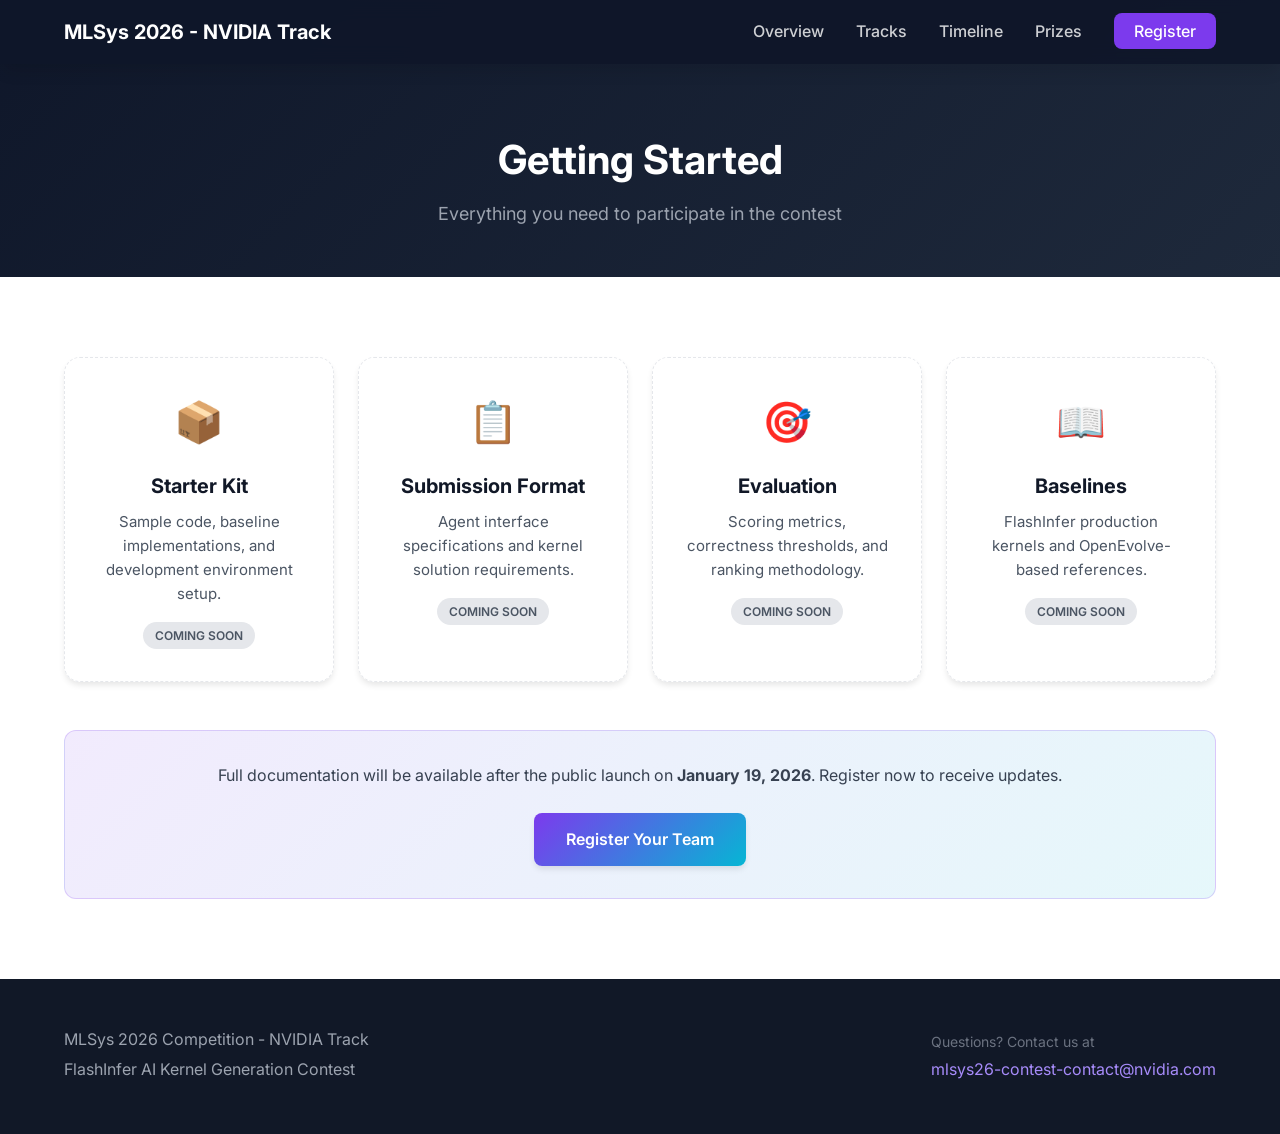
==== getting-started.html @ 1cc03745 "init upd" ====
<!DOCTYPE html>
<html lang="en">
<head>
    <meta charset="UTF-8">
    <meta name="viewport" content="width=device-width, initial-scale=1.0">
    <title>Getting Started | MLSys 2026 FlashInfer Contest</title>
    <link rel="stylesheet" href="styles.css">
    <link rel="preconnect" href="https://fonts.googleapis.com">
    <link rel="preconnect" href="https://fonts.gstatic.com" crossorigin>
    <link href="https://fonts.googleapis.com/css2?family=Inter:wght@400;500;600;700&family=JetBrains+Mono:wght@400;500&display=swap" rel="stylesheet">
</head>
<body>
    <nav class="navbar scrolled">
        <div class="nav-container">
            <a href="index.html" class="nav-logo">MLSys 2026 - NVIDIA Track</a>
            <ul class="nav-menu">
                <li><a href="index.html#overview">Overview</a></li>
                <li><a href="index.html#tracks">Tracks</a></li>
                <li><a href="index.html#timeline">Timeline</a></li>
                <li><a href="index.html#prizes">Prizes</a></li>
                <li><a href="https://docs.google.com/forms/d/e/1FAIpQLSc68pDEivL02zfquXBBNzZDrTqu38zTOIt8EEorZCu1cBKJQg/viewform?usp=dialog" class="nav-cta" target="_blank">Register</a></li>
            </ul>
        </div>
    </nav>

    <header class="page-header">
        <div class="container">
            <h1>Getting Started</h1>
            <p>Everything you need to participate in the contest</p>
        </div>
    </header>

    <section class="section">
        <div class="container">
            <div class="content-grid">
                <div class="content-card coming-soon-card">
                    <div class="card-icon">&#x1F4E6;</div>
                    <h2>Starter Kit</h2>
                    <p>Sample code, baseline implementations, and development environment setup.</p>
                    <span class="badge">Coming Soon</span>
                </div>

                <div class="content-card coming-soon-card">
                    <div class="card-icon">&#x1F4CB;</div>
                    <h2>Submission Format</h2>
                    <p>Agent interface specifications and kernel solution requirements.</p>
                    <span class="badge">Coming Soon</span>
                </div>

                <div class="content-card coming-soon-card">
                    <div class="card-icon">&#x1F3AF;</div>
                    <h2>Evaluation</h2>
                    <p>Scoring metrics, correctness thresholds, and ranking methodology.</p>
                    <span class="badge">Coming Soon</span>
                </div>

                <div class="content-card coming-soon-card">
                    <div class="card-icon">&#x1F4D6;</div>
                    <h2>Baselines</h2>
                    <p>FlashInfer production kernels and OpenEvolve-based references.</p>
                    <span class="badge">Coming Soon</span>
                </div>
            </div>

            <div class="info-box">
                <p>Full documentation will be available after the public launch on <strong>January 19, 2026</strong>. Register now to receive updates.</p>
                <a href="https://docs.google.com/forms/d/e/1FAIpQLSc68pDEivL02zfquXBBNzZDrTqu38zTOIt8EEorZCu1cBKJQg/viewform?usp=dialog" class="btn btn-primary" target="_blank">Register Your Team</a>
            </div>
        </div>
    </section>

    <footer class="footer">
        <div class="container">
            <div class="footer-content">
                <div class="footer-info">
                    <p>MLSys 2026 Competition - NVIDIA Track</p>
                    <p>FlashInfer AI Kernel Generation Contest</p>
                </div>
                <div class="footer-contact">
                    <p>Questions? Contact us at</p>
                    <a href="mailto:mlsys26-contest-contact@nvidia.com">mlsys26-contest-contact@nvidia.com</a>
                </div>
            </div>
        </div>
    </footer>
</body>
</html>
---- styles.css ----
/* Reset and Base Styles */
*, *::before, *::after {
    box-sizing: border-box;
    margin: 0;
    padding: 0;
}

:root {
    --primary: #7c3aed;
    --primary-dark: #5b21b6;
    --primary-light: #a78bfa;
    --secondary: #06b6d4;
    --accent: #10b981;
    --dark: #0f172a;
    --dark-light: #1e293b;
    --gray-900: #111827;
    --gray-800: #1f2937;
    --gray-700: #374151;
    --gray-600: #4b5563;
    --gray-500: #6b7280;
    --gray-400: #9ca3af;
    --gray-300: #d1d5db;
    --gray-200: #e5e7eb;
    --gray-100: #f3f4f6;
    --white: #ffffff;
    --gradient: linear-gradient(135deg, var(--primary) 0%, var(--secondary) 100%);
    --shadow-sm: 0 1px 2px 0 rgba(0, 0, 0, 0.05);
    --shadow: 0 4px 6px -1px rgba(0, 0, 0, 0.1);
    --shadow-lg: 0 10px 15px -3px rgba(0, 0, 0, 0.1);
    --shadow-xl: 0 25px 50px -12px rgba(0, 0, 0, 0.25);
}

html {
    scroll-behavior: smooth;
}

body {
    font-family: 'Inter', -apple-system, BlinkMacSystemFont, 'Segoe UI', Roboto, sans-serif;
    line-height: 1.6;
    color: var(--gray-800);
    background: var(--white);
}

a {
    color: var(--primary);
    text-decoration: none;
    transition: color 0.2s;
}

a:hover {
    color: var(--primary-dark);
}

code {
    font-family: 'JetBrains Mono', 'Fira Code', monospace;
    background: var(--gray-100);
    padding: 0.125rem 0.375rem;
    border-radius: 4px;
    font-size: 0.875em;
}

/* Container */
.container {
    max-width: 1200px;
    margin: 0 auto;
    padding: 0 1.5rem;
}

/* Navigation */
.navbar {
    position: fixed;
    top: 0;
    left: 0;
    right: 0;
    z-index: 1000;
    background: transparent;
    transition: background 0.3s, box-shadow 0.3s;
}

.navbar.scrolled {
    background: rgba(15, 23, 42, 0.95);
    backdrop-filter: blur(10px);
    box-shadow: var(--shadow-lg);
}

.nav-container {
    max-width: 1200px;
    margin: 0 auto;
    padding: 1rem 1.5rem;
    display: flex;
    justify-content: space-between;
    align-items: center;
}

.nav-logo {
    font-weight: 700;
    font-size: 1.25rem;
    color: var(--white);
}

.nav-menu {
    display: flex;
    gap: 2rem;
    list-style: none;
    align-items: center;
}

.nav-menu a {
    color: rgba(255, 255, 255, 0.8);
    font-weight: 500;
    transition: color 0.2s;
}

.nav-menu a:hover {
    color: var(--white);
}

.nav-cta {
    background: var(--primary);
    padding: 0.5rem 1.25rem;
    border-radius: 8px;
    color: var(--white) !important;
}

.nav-cta:hover {
    background: var(--primary-dark);
}

/* Hero Section */
.hero {
    background: linear-gradient(135deg, var(--dark) 0%, var(--dark-light) 50%, #1a1a2e 100%);
    padding: 8rem 1.5rem 6rem;
    text-align: center;
    position: relative;
    overflow: hidden;
}

.hero::before {
    content: '';
    position: absolute;
    top: 0;
    left: 0;
    right: 0;
    bottom: 0;
    background:
        radial-gradient(circle at 20% 80%, rgba(124, 58, 237, 0.15) 0%, transparent 50%),
        radial-gradient(circle at 80% 20%, rgba(6, 182, 212, 0.15) 0%, transparent 50%);
    pointer-events: none;
}

.hero-content {
    position: relative;
    max-width: 900px;
    margin: 0 auto;
}

.hero-badge {
    display: inline-block;
    background: rgba(124, 58, 237, 0.2);
    color: var(--primary-light);
    padding: 0.5rem 1rem;
    border-radius: 100px;
    font-size: 0.875rem;
    font-weight: 500;
    margin-bottom: 1.5rem;
    border: 1px solid rgba(124, 58, 237, 0.3);
}

.hero h1 {
    font-size: clamp(2.5rem, 5vw, 4rem);
    font-weight: 700;
    color: var(--white);
    line-height: 1.1;
    margin-bottom: 1.5rem;
}

.hero-subtitle {
    font-size: 1.25rem;
    color: var(--gray-400);
    max-width: 700px;
    margin: 0 auto 1.5rem;
}

.hero-meta {
    display: flex;
    justify-content: center;
    gap: 0.75rem;
    color: var(--gray-500);
    font-size: 1rem;
    margin-bottom: 2rem;
    flex-wrap: wrap;
}

.hero-meta .separator {
    color: var(--gray-600);
}

.hero-buttons {
    display: flex;
    gap: 1rem;
    justify-content: center;
    flex-wrap: wrap;
}

/* Hero Logos */
.hero-logos {
    margin-top: 3rem;
    padding-top: 2rem;
    border-top: 1px solid rgba(255, 255, 255, 0.1);
}

.hero-logos-label {
    display: block;
    color: var(--gray-500);
    font-size: 0.875rem;
    text-transform: uppercase;
    letter-spacing: 0.1em;
    margin-bottom: 1.25rem;
}

.hero-logos-row {
    display: flex;
    justify-content: center;
    align-items: center;
    gap: 3rem;
    flex-wrap: wrap;
}

.logo-link {
    display: flex;
    align-items: center;
    opacity: 0.7;
    transition: opacity 0.2s;
}

.logo-link:hover {
    opacity: 1;
}

.partner-logo {
    height: 40px;
    width: auto;
    filter: brightness(0) invert(1);
}

.partner-logo.nvidia-logo {
    height: 32px;
}

/* Buttons */
.btn {
    display: inline-block;
    padding: 0.875rem 2rem;
    border-radius: 8px;
    font-weight: 600;
    font-size: 1rem;
    transition: all 0.2s;
    cursor: pointer;
    border: none;
}

.btn-primary {
    background: var(--gradient);
    color: var(--white);
    box-shadow: var(--shadow);
}

.btn-primary:hover {
    transform: translateY(-2px);
    box-shadow: var(--shadow-lg);
    color: var(--white);
}

.btn-secondary {
    background: transparent;
    color: var(--white);
    border: 2px solid rgba(255, 255, 255, 0.3);
}

.btn-secondary:hover {
    background: rgba(255, 255, 255, 0.1);
    border-color: rgba(255, 255, 255, 0.5);
    color: var(--white);
}

.btn-large {
    padding: 1rem 2.5rem;
    font-size: 1.125rem;
}

/* Sections */
.section {
    padding: 5rem 1.5rem;
}

.section-alt {
    background: var(--gray-100);
}

.section-title {
    font-size: 2.5rem;
    font-weight: 700;
    text-align: center;
    margin-bottom: 1rem;
    color: var(--gray-900);
}

.section-subtitle {
    text-align: center;
    color: var(--gray-600);
    font-size: 1.125rem;
    max-width: 700px;
    margin: 0 auto 3rem;
}

/* Coming Soon Box */
.coming-soon-box {
    background: var(--gray-100);
    border: 2px dashed var(--gray-300);
    border-radius: 16px;
    padding: 3rem 2rem;
    text-align: center;
    max-width: 600px;
    margin: 0 auto;
}

.coming-soon-icon {
    font-size: 3rem;
    margin-bottom: 1rem;
}

.coming-soon-box h3 {
    font-size: 1.5rem;
    color: var(--gray-700);
    margin-bottom: 0.75rem;
}

.coming-soon-box p {
    color: var(--gray-600);
    margin-bottom: 1.5rem;
}

.coming-soon-box .btn-secondary {
    background: var(--white);
    color: var(--gray-700);
    border: 2px solid var(--gray-300);
}

.coming-soon-box .btn-secondary:hover {
    border-color: var(--primary);
    color: var(--primary);
}

/* Overview Grid */
.overview-grid {
    display: grid;
    grid-template-columns: repeat(auto-fit, minmax(300px, 1fr));
    gap: 2rem;
    margin-top: 3rem;
}

.overview-card {
    background: var(--white);
    padding: 2rem;
    border-radius: 16px;
    box-shadow: var(--shadow);
    border: 1px solid var(--gray-200);
    transition: transform 0.2s, box-shadow 0.2s;
}

.overview-card:hover {
    transform: translateY(-4px);
    box-shadow: var(--shadow-lg);
}

.overview-icon {
    font-size: 2.5rem;
    margin-bottom: 1rem;
}

.overview-card h3 {
    font-size: 1.25rem;
    margin-bottom: 0.75rem;
    color: var(--gray-900);
}

.overview-card p {
    color: var(--gray-600);
}

/* Tracks Grid */
.tracks-grid {
    display: grid;
    grid-template-columns: repeat(auto-fit, minmax(280px, 1fr));
    gap: 1.5rem;
}

.track-card {
    background: var(--white);
    border-radius: 16px;
    padding: 1.5rem;
    box-shadow: var(--shadow);
    border: 1px solid var(--gray-200);
    transition: transform 0.2s, box-shadow 0.2s;
}

.track-card:hover {
    transform: translateY(-4px);
    box-shadow: var(--shadow-lg);
}

.track-header {
    display: flex;
    justify-content: space-between;
    align-items: center;
    margin-bottom: 1rem;
}

.track-label {
    background: var(--primary);
    color: var(--white);
    padding: 0.25rem 0.75rem;
    border-radius: 100px;
    font-size: 0.75rem;
    font-weight: 600;
    text-transform: uppercase;
}

.track-weight {
    color: var(--gray-500);
    font-weight: 600;
}

.track-card h3 {
    font-size: 1.25rem;
    margin-bottom: 0.5rem;
    color: var(--gray-900);
}

.track-card > p {
    color: var(--gray-600);
    font-size: 0.9375rem;
    margin-bottom: 1.25rem;
}

.track-details {
    background: var(--gray-100);
    border-radius: 8px;
    padding: 1rem;
    margin-bottom: 1rem;
}

.detail-item {
    margin-bottom: 0.5rem;
}

.detail-item:last-child {
    margin-bottom: 0;
}

.detail-label {
    font-weight: 600;
    color: var(--gray-700);
    font-size: 0.75rem;
    text-transform: uppercase;
    display: block;
    margin-bottom: 0.25rem;
}

.detail-item code {
    font-size: 0.75rem;
    margin-right: 0.25rem;
}

.track-models {
    display: flex;
    flex-wrap: wrap;
    gap: 0.5rem;
}

.model-tag {
    background: var(--gray-200);
    color: var(--gray-700);
    padding: 0.25rem 0.625rem;
    border-radius: 100px;
    font-size: 0.75rem;
    font-weight: 500;
}

/* Code Section */
.code-section {
    background: var(--dark);
    border-radius: 12px;
    overflow: hidden;
    margin-bottom: 2rem;
    box-shadow: var(--shadow-lg);
}

.code-header {
    display: flex;
    justify-content: space-between;
    align-items: center;
    padding: 0.75rem 1.25rem;
    background: var(--dark-light);
    border-bottom: 1px solid rgba(255, 255, 255, 0.1);
}

.code-header span {
    color: var(--gray-400);
    font-size: 0.875rem;
}

.code-lang {
    background: rgba(124, 58, 237, 0.2);
    color: var(--primary-light);
    padding: 0.25rem 0.625rem;
    border-radius: 4px;
    font-size: 0.75rem;
}

.code-section pre {
    padding: 1.5rem;
    overflow-x: auto;
}

.code-section code {
    background: transparent;
    color: var(--gray-300);
    font-size: 0.875rem;
    line-height: 1.7;
    padding: 0;
}

/* Evaluation Grid */
.eval-grid {
    display: grid;
    grid-template-columns: repeat(auto-fit, minmax(220px, 1fr));
    gap: 1.5rem;
    margin-bottom: 3rem;
}

.eval-card {
    background: var(--white);
    padding: 1.5rem;
    border-radius: 12px;
    text-align: center;
    box-shadow: var(--shadow);
    border: 2px solid var(--gray-200);
}

.eval-card.primary {
    border-color: var(--primary);
    background: linear-gradient(to bottom, rgba(124, 58, 237, 0.05), var(--white));
}

.eval-card h3 {
    font-size: 1.125rem;
    margin-bottom: 0.5rem;
    color: var(--gray-900);
}

.eval-card p {
    color: var(--gray-600);
    font-size: 0.9375rem;
    margin-bottom: 1rem;
}

.eval-detail {
    display: flex;
    flex-direction: column;
    gap: 0.25rem;
}

.eval-detail span {
    font-size: 0.875rem;
    color: var(--gray-500);
}

.eval-detail .highlight {
    color: var(--primary);
    font-weight: 600;
}

.baseline-info {
    background: var(--white);
    padding: 2rem;
    border-radius: 12px;
    text-align: center;
    box-shadow: var(--shadow);
}

.baseline-info h3 {
    margin-bottom: 0.5rem;
    color: var(--gray-900);
}

.baseline-info p {
    color: var(--gray-600);
}

/* Timeline */
.timeline {
    position: relative;
    max-width: 700px;
    margin: 0 auto;
}

.timeline::before {
    content: '';
    position: absolute;
    left: 120px;
    top: 0;
    bottom: 0;
    width: 2px;
    background: var(--gray-300);
}

.timeline-item {
    display: flex;
    gap: 2rem;
    margin-bottom: 2rem;
    position: relative;
}

.timeline-item::before {
    content: '';
    position: absolute;
    left: 114px;
    top: 0.5rem;
    width: 14px;
    height: 14px;
    border-radius: 50%;
    background: var(--white);
    border: 3px solid var(--gray-400);
    z-index: 1;
}

.timeline-item.important::before {
    border-color: var(--primary);
    background: var(--primary-light);
}

.timeline-item.highlight::before {
    border-color: var(--accent);
    background: var(--accent);
}

.timeline-date {
    flex: 0 0 100px;
    font-weight: 600;
    color: var(--gray-600);
    font-size: 0.875rem;
    text-align: right;
    padding-top: 0.25rem;
}

.timeline-content {
    flex: 1;
    background: var(--white);
    padding: 1.25rem 1.5rem;
    border-radius: 12px;
    box-shadow: var(--shadow);
    border: 1px solid var(--gray-200);
}

.timeline-item.important .timeline-content {
    border-color: var(--primary-light);
}

.timeline-item.highlight .timeline-content {
    border-color: var(--accent);
    background: linear-gradient(to right, rgba(16, 185, 129, 0.05), var(--white));
}

.timeline-content h3 {
    font-size: 1rem;
    margin-bottom: 0.5rem;
    color: var(--gray-900);
}

.timeline-content ul {
    list-style: none;
    color: var(--gray-600);
    font-size: 0.9375rem;
}

.timeline-content li {
    margin-bottom: 0.25rem;
}

/* Prizes Section */
.prizes-grid {
    display: grid;
    grid-template-columns: repeat(auto-fit, minmax(280px, 1fr));
    gap: 1.5rem;
    margin-bottom: 3rem;
}

.prize-card {
    background: var(--white);
    padding: 2rem;
    border-radius: 16px;
    text-align: center;
    box-shadow: var(--shadow);
    border: 1px solid var(--gray-200);
}

.prize-card.grand {
    grid-column: 1 / -1;
    background: var(--gradient);
    color: var(--white);
    border: none;
}

.prize-amount {
    font-size: 3rem;
    font-weight: 700;
    margin-bottom: 0.25rem;
}

.prize-label {
    font-size: 1.125rem;
    opacity: 0.9;
    margin-bottom: 1rem;
}

.prize-card.grand p {
    opacity: 0.9;
    max-width: 600px;
    margin: 0 auto;
}

.prize-icon {
    font-size: 2.5rem;
    margin-bottom: 1rem;
}

.prize-card h3 {
    font-size: 1.25rem;
    margin-bottom: 0.75rem;
    color: var(--gray-900);
}

.prize-card p {
    color: var(--gray-600);
}

.requirements-box {
    background: var(--white);
    padding: 2rem;
    border-radius: 12px;
    box-shadow: var(--shadow);
    border-left: 4px solid var(--primary);
}

.requirements-box h3 {
    margin-bottom: 1rem;
    color: var(--gray-900);
}

.requirements-box ul {
    list-style: none;
}

.requirements-box li {
    position: relative;
    padding-left: 1.5rem;
    margin-bottom: 0.75rem;
    color: var(--gray-700);
}

.requirements-box li::before {
    content: '✓';
    position: absolute;
    left: 0;
    color: var(--accent);
    font-weight: bold;
}

/* CTA Section */
.cta-section {
    background: var(--gradient);
    text-align: center;
    padding: 5rem 1.5rem;
}

.cta-section h2 {
    color: var(--white);
    font-size: 2.5rem;
    margin-bottom: 1rem;
}

.cta-section p {
    color: rgba(255, 255, 255, 0.9);
    font-size: 1.125rem;
    margin-bottom: 2rem;
}

.cta-section .btn-primary {
    background: var(--white);
    color: var(--primary);
}

.cta-section .btn-primary:hover {
    background: var(--gray-100);
    color: var(--primary-dark);
}

.cta-note {
    margin-top: 1.5rem;
    font-size: 0.875rem;
    opacity: 0.8;
}

/* Resources Section */
.resources-section {
    background: var(--dark);
    padding: 4rem 1.5rem;
}

.resources-section .section-title {
    color: var(--white);
}

.resources-grid {
    display: grid;
    grid-template-columns: repeat(auto-fit, minmax(180px, 1fr));
    gap: 1rem;
    max-width: 900px;
    margin: 0 auto;
}

.resource-link {
    display: flex;
    align-items: center;
    gap: 0.75rem;
    background: var(--dark-light);
    padding: 1rem 1.25rem;
    border-radius: 8px;
    color: var(--gray-300);
    transition: all 0.2s;
    border: 1px solid rgba(255, 255, 255, 0.1);
}

.resource-link:hover {
    background: rgba(124, 58, 237, 0.2);
    border-color: var(--primary);
    color: var(--white);
}

.resource-icon {
    font-size: 1.25rem;
}

/* Footer */
.footer {
    background: var(--gray-900);
    padding: 3rem 1.5rem;
}

.footer-content {
    display: flex;
    justify-content: space-between;
    align-items: center;
    flex-wrap: wrap;
    gap: 1.5rem;
}

.footer-info p {
    color: var(--gray-400);
    margin-bottom: 0.25rem;
}

.footer-contact p {
    color: var(--gray-500);
    font-size: 0.875rem;
    margin-bottom: 0.25rem;
}

.footer-contact a {
    color: var(--primary-light);
}

/* Page Header (for subpages) */
.page-header {
    background: linear-gradient(135deg, var(--dark) 0%, var(--dark-light) 100%);
    padding: 8rem 1.5rem 3rem;
    text-align: center;
}

.page-header h1 {
    font-size: 2.5rem;
    font-weight: 700;
    color: var(--white);
    margin-bottom: 0.5rem;
}

.page-header p {
    color: var(--gray-400);
    font-size: 1.125rem;
}

/* Content Grid (for getting-started page) */
.content-grid {
    display: grid;
    grid-template-columns: repeat(auto-fit, minmax(250px, 1fr));
    gap: 1.5rem;
    margin-bottom: 3rem;
}

.content-card {
    background: var(--white);
    padding: 2rem;
    border-radius: 16px;
    box-shadow: var(--shadow);
    border: 1px solid var(--gray-200);
    text-align: center;
}

.content-card.coming-soon-card {
    background: var(--gray-50);
    border-style: dashed;
}

.card-icon {
    font-size: 2.5rem;
    margin-bottom: 1rem;
}

.content-card h2 {
    font-size: 1.25rem;
    color: var(--gray-900);
    margin-bottom: 0.5rem;
}

.content-card p {
    color: var(--gray-600);
    font-size: 0.9375rem;
    margin-bottom: 1rem;
}

.badge {
    display: inline-block;
    background: var(--gray-200);
    color: var(--gray-600);
    padding: 0.25rem 0.75rem;
    border-radius: 100px;
    font-size: 0.75rem;
    font-weight: 600;
    text-transform: uppercase;
}

.info-box {
    background: linear-gradient(135deg, rgba(124, 58, 237, 0.1), rgba(6, 182, 212, 0.1));
    border: 1px solid rgba(124, 58, 237, 0.2);
    border-radius: 12px;
    padding: 2rem;
    text-align: center;
}

.info-box p {
    color: var(--gray-700);
    margin-bottom: 1.5rem;
}

/* Responsive */
@media (max-width: 768px) {
    .nav-menu {
        display: none;
    }

    .hero {
        padding: 6rem 1.5rem 4rem;
    }

    .hero h1 {
        font-size: 2rem;
    }

    .hero-subtitle {
        font-size: 1rem;
    }

    .section {
        padding: 3rem 1rem;
    }

    .section-title {
        font-size: 1.75rem;
    }

    .timeline::before {
        left: 20px;
    }

    .timeline-item::before {
        left: 14px;
    }

    .timeline-date {
        flex: 0 0 auto;
        width: 100%;
        text-align: left;
        padding-left: 3rem;
        margin-bottom: 0.5rem;
    }

    .timeline-item {
        flex-direction: column;
        gap: 0;
        padding-left: 3rem;
    }

    .prize-card.grand {
        grid-column: auto;
    }

    .prize-amount {
        font-size: 2.5rem;
    }

    .footer-content {
        flex-direction: column;
        text-align: center;
    }

    .code-section pre {
        padding: 1rem;
    }

    .code-section code {
        font-size: 0.75rem;
    }
}
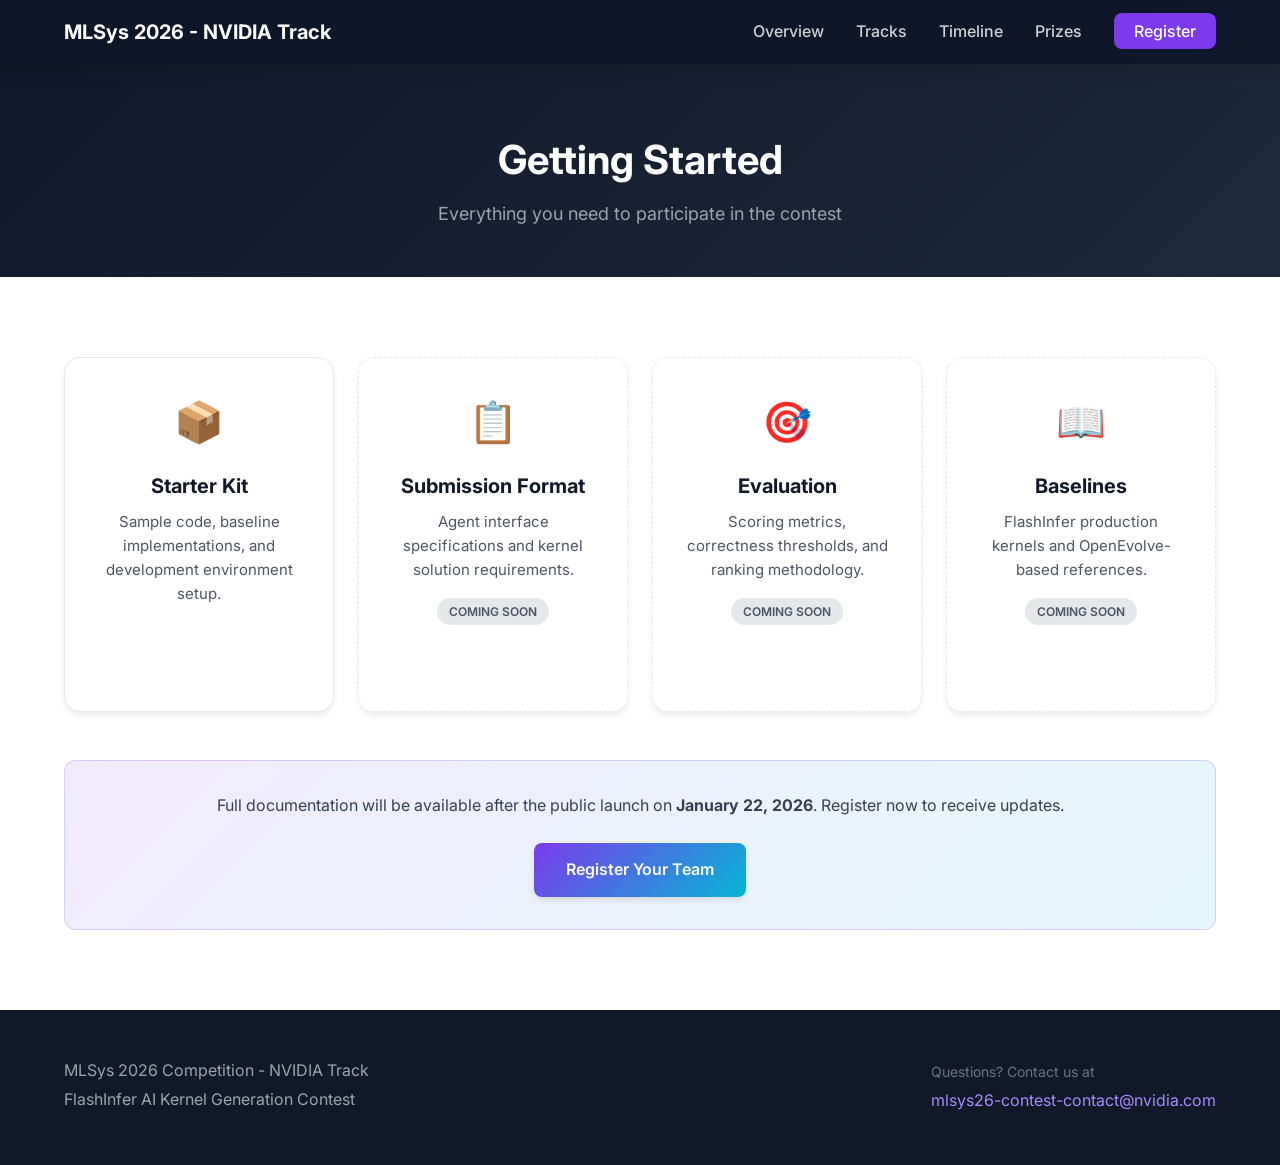
==== commit 3acce723: "upd" ====
--- a/getting-started.html
+++ b/getting-started.html
@@ -33,11 +33,11 @@
     <section class="section">
         <div class="container">
             <div class="content-grid">
-                <div class="content-card coming-soon-card">
+                <div class="content-card">
                     <div class="card-icon">&#x1F4E6;</div>
                     <h2>Starter Kit</h2>
                     <p>Sample code, baseline implementations, and development environment setup.</p>
-                    <span class="badge">Coming Soon</span>
+                    <a href="https://github.com/flashinfer-ai/flashinfer-bench-starter-kit" target="_blank" class="btn btn-secondary">View Starter Kit</a>
                 </div>
 
                 <div class="content-card coming-soon-card">
@@ -63,7 +63,7 @@
             </div>
 
             <div class="info-box">
-                <p>Full documentation will be available after the public launch on <strong>January 19, 2026</strong>. Register now to receive updates.</p>
+                <p>Full documentation will be available after the public launch on <strong>January 22, 2026</strong>. Register now to receive updates.</p>
                 <a href="https://docs.google.com/forms/d/e/1FAIpQLSc68pDEivL02zfquXBBNzZDrTqu38zTOIt8EEorZCu1cBKJQg/viewform?usp=dialog" class="btn btn-primary" target="_blank">Register Your Team</a>
             </div>
         </div>
--- a/styles.css
+++ b/styles.css
@@ -240,7 +240,7 @@
 .partner-logo {
     height: 40px;
     width: auto;
-    filter: brightness(0) invert(1);
+    filter: grayscale(1) invert(1);
 }
 
 .partner-logo.nvidia-logo {
@@ -378,6 +378,11 @@
     margin-bottom: 1rem;
 }
 
+.overview-logo {
+    height: 2.5rem;
+    width: auto;
+}
+
 .overview-card h3 {
     font-size: 1.25rem;
     margin-bottom: 0.75rem;
